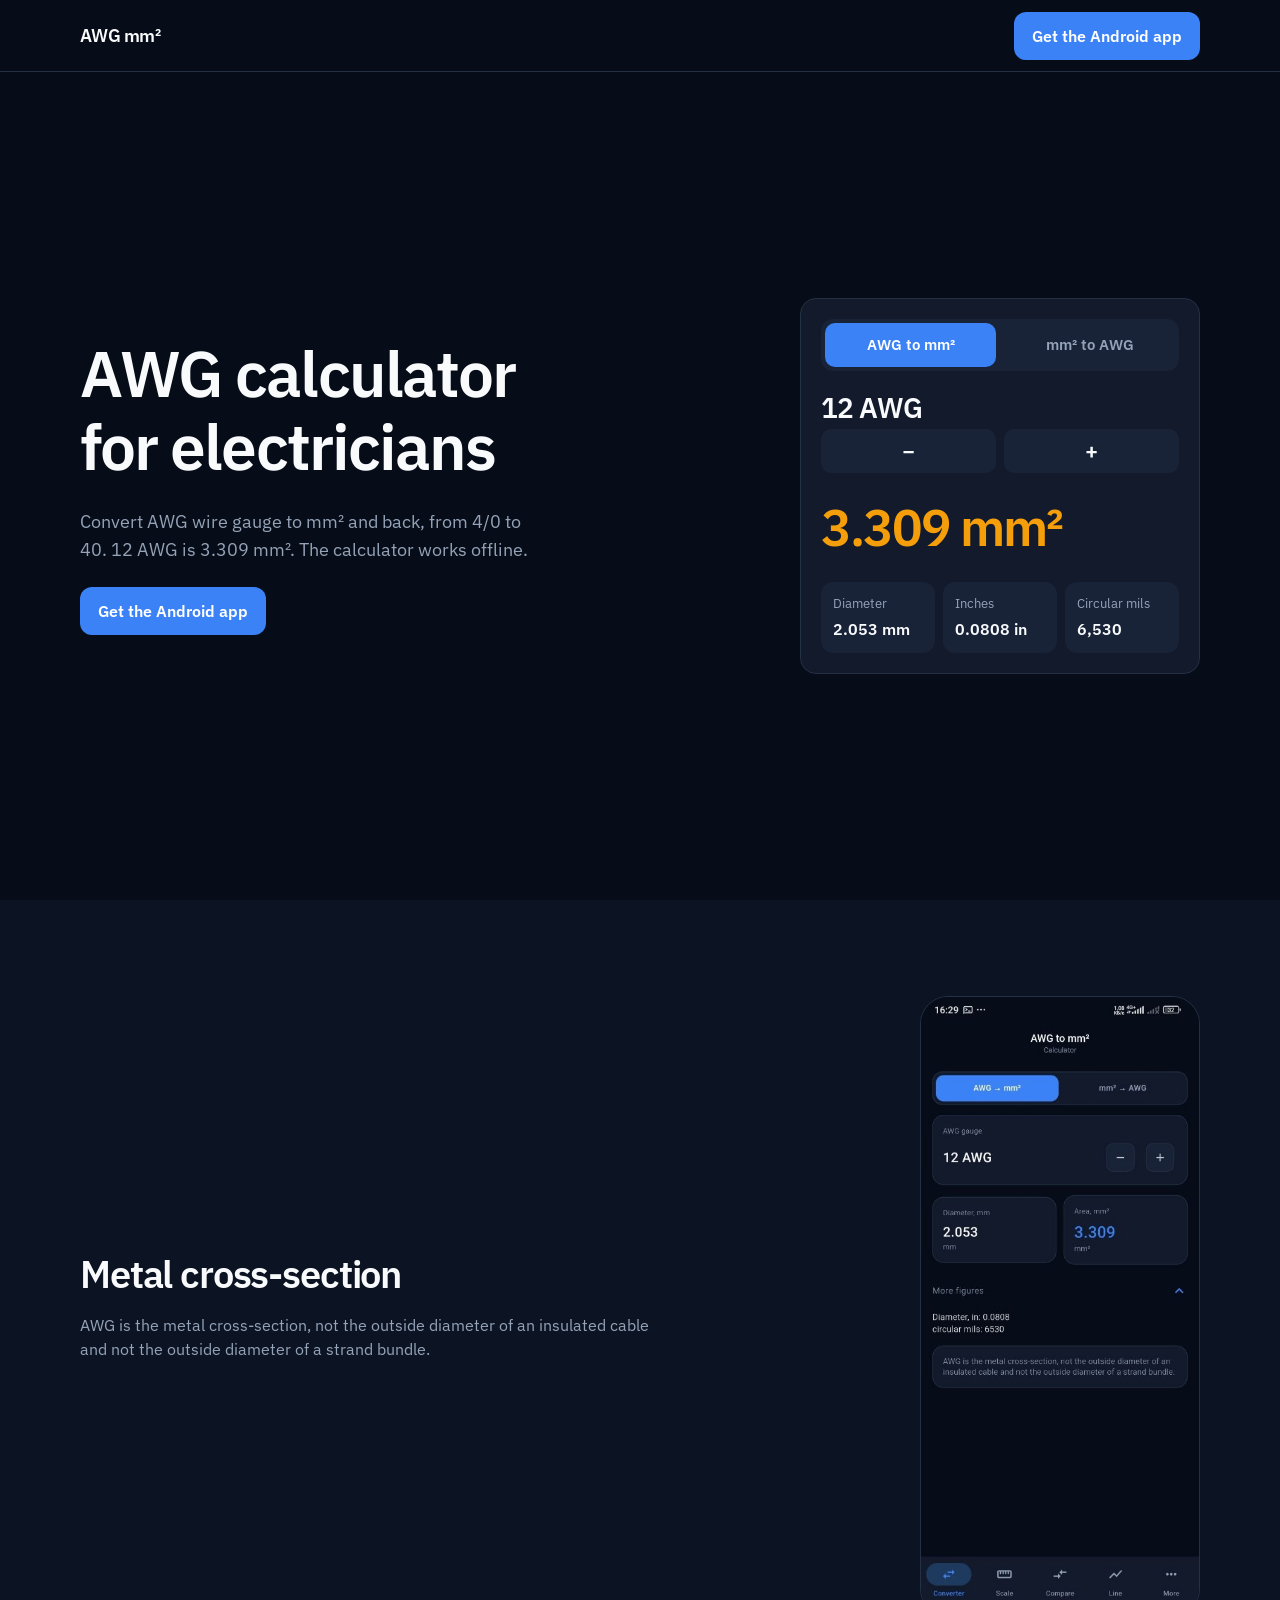
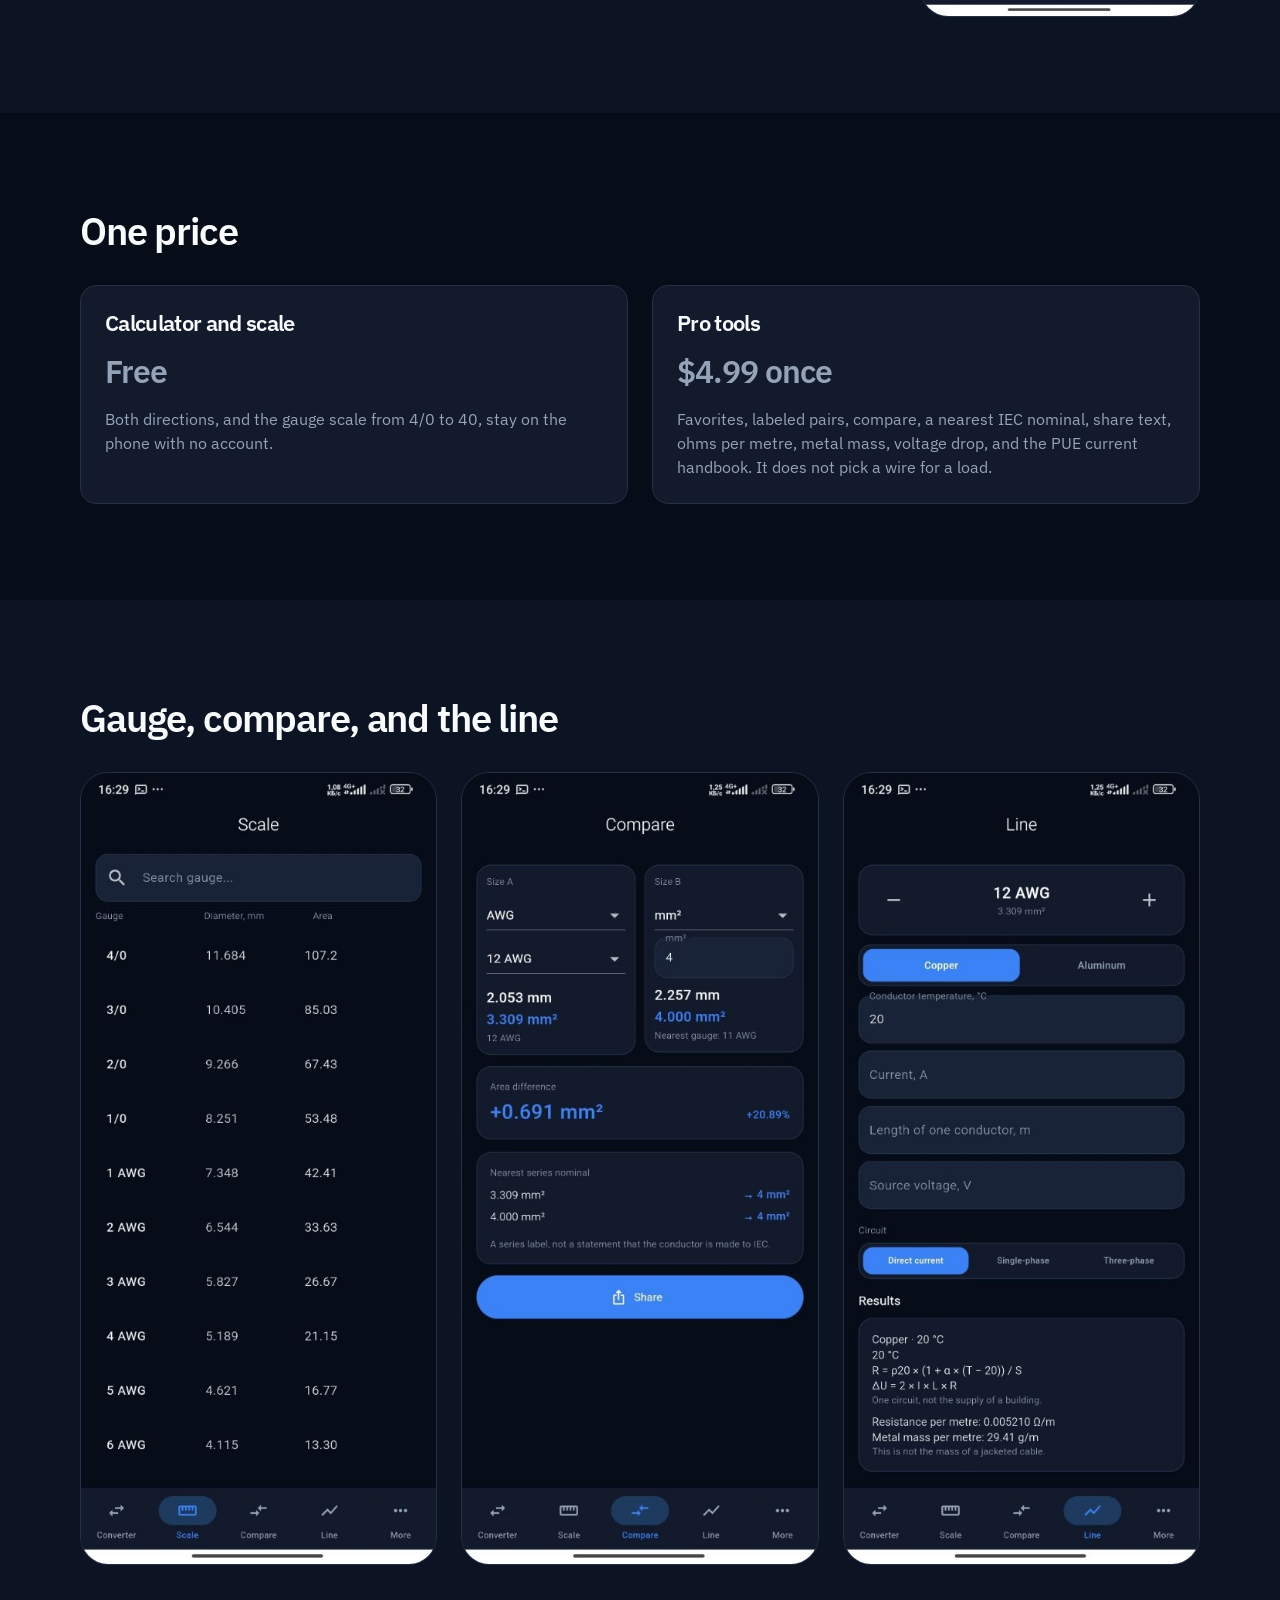
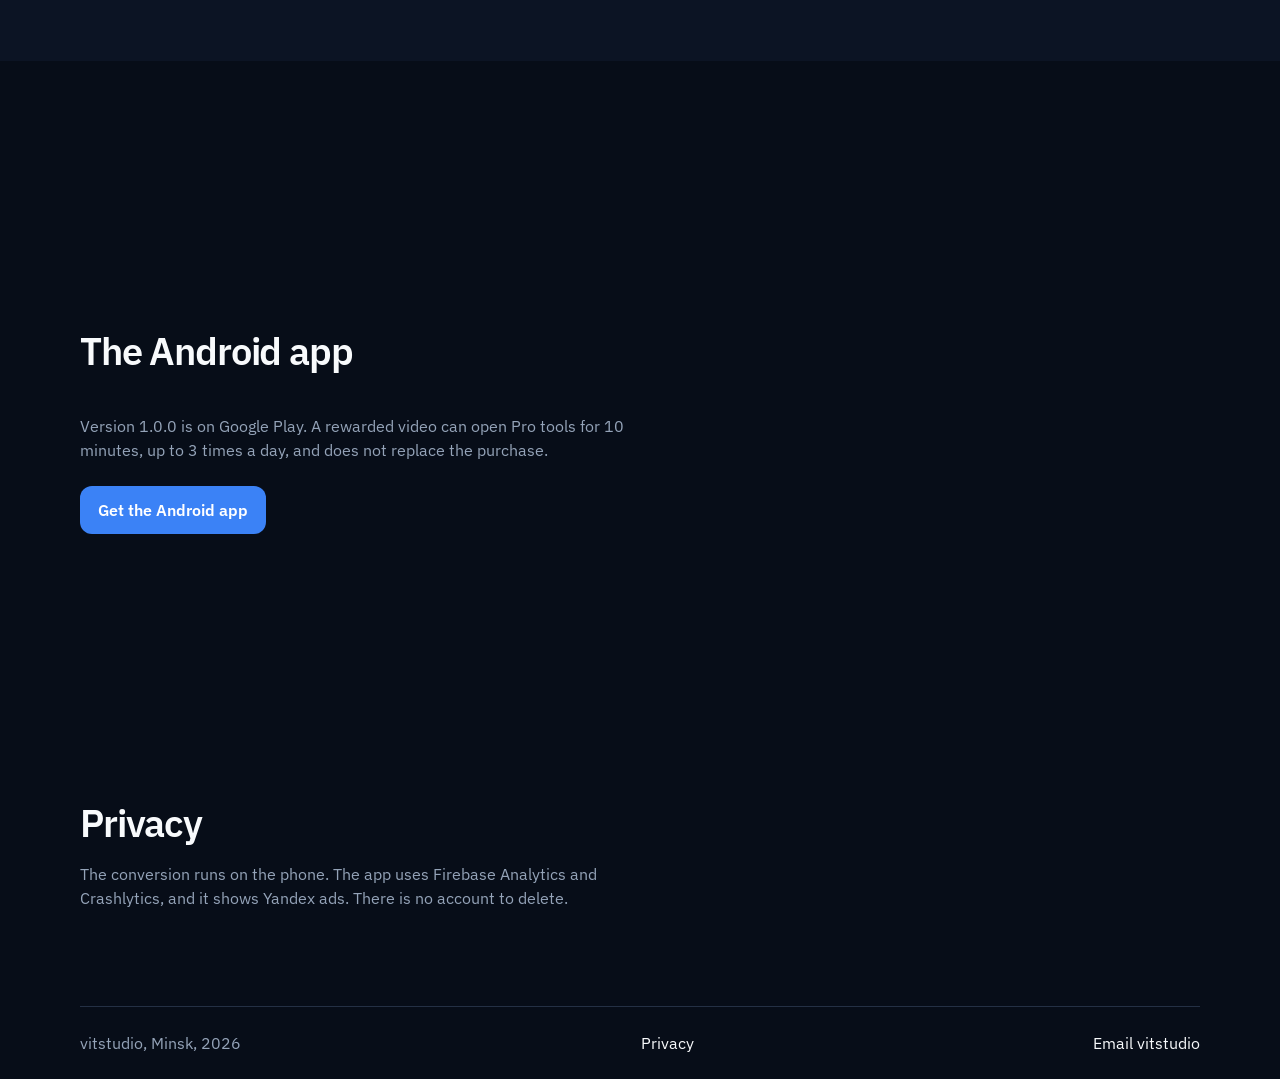
==== index.html @ bbda8dd9 "Publish the English landing page for the AWG calculator. Co-authored-by: Cursor <cursoragent@cursor." ====
<!doctype html>
<html lang="en" data-type="software">
<head>
<meta charset="utf-8">
<meta name="viewport" content="width=device-width, initial-scale=1, viewport-fit=cover">
<title>AWG calculator for electricians</title>
<meta name="description" content="Convert AWG wire gauge to mm2 and back, from 4/0 to 40. 12 AWG is 3.309 mm2. The Android app works offline.">
<meta name="page-type" content="software">
<meta name="site-kind" content="software">
<meta property="og:type" content="website">
<meta property="og:title" content="AWG calculator for electricians">
<meta property="og:description" content="12 AWG is 3.309 mm2. Convert AWG to mm2 and back from 4/0 to 40. Works offline on Android.">
<meta property="og:image" content="https://yaroshvital.github.io/img/converter.jpg">
<meta property="og:url" content="https://yaroshvital.github.io/">
<meta name="twitter:card" content="summary_large_image">
<meta name="theme-color" content="#070D18">
<link rel="canonical" href="https://yaroshvital.github.io/">
<link rel="icon" href="favicon.svg" type="image/svg+xml">
<link rel="preconnect" href="https://fonts.googleapis.com">
<link rel="preconnect" href="https://fonts.gstatic.com" crossorigin>
<link href="https://fonts.googleapis.com/css2?family=IBM+Plex+Sans:wght@400;500;600&display=swap" rel="stylesheet">
<link rel="stylesheet" href="styles.css">
</head>
<body>
<a class="skip" href="#top">Skip to content</a>
<header class="nav">
  <div class="wrap nav__row">
    <a class="wordmark" href="#top">AWG mm²</a>
    <a class="btn" href="https://play.google.com/store/apps/details?id=com.vitstudio.awg_calculator">Get the Android app</a>
  </div>
</header>
<main id="top">
  <section class="hero wrap" aria-labelledby="hero-title">
    <div class="hero__copy">
      <h1 id="hero-title">AWG calculator for electricians</h1>
      <p>Convert AWG wire gauge to mm² and back, from 4/0 to 40. 12 AWG is 3.309 mm². The calculator works offline.</p>
      <a class="btn" href="https://play.google.com/store/apps/details?id=com.vitstudio.awg_calculator">Get the Android app</a>
    </div>
    <form class="panel" id="calc" action="#calc">
      <div class="switch" role="group" aria-label="Conversion direction">
        <button type="button" id="mode-awg" aria-pressed="true">AWG to mm²</button>
        <button type="button" id="mode-metric" aria-pressed="false">mm² to AWG</button>
      </div>
      <div id="awg-controls">
        <p class="gauge" id="gauge-name">12 AWG</p>
        <div class="stepper">
          <button type="button" id="thinner" aria-label="Thinner gauge">−</button>
          <button type="button" id="thicker" aria-label="Thicker gauge">+</button>
        </div>
      </div>
      <div id="metric-controls" hidden>
        <label for="metric">Square millimetres</label>
        <input id="metric" name="metric" inputmode="decimal" autocomplete="off" value="3.309">
      </div>
      <p class="result" id="area">3.309 mm²</p>
      <dl class="facts">
        <div><dt>Diameter</dt><dd id="diameter">2.053 mm</dd></div>
        <div><dt>Inches</dt><dd id="inches">0.0808 in</dd></div>
        <div><dt>Circular mils</dt><dd id="mils">6,530</dd></div>
      </dl>
      <p class="note" id="match" hidden></p>
    </form>
  </section>

  <section class="band" aria-labelledby="metal-title">
    <div class="wrap split">
      <div>
        <h2 id="metal-title">Metal cross-section</h2>
        <p>AWG is the metal cross-section, not the outside diameter of an insulated cable and not the outside diameter of a strand bundle.</p>
      </div>
      <img src="img/converter.jpg" width="390" height="844" alt="The Android converter showing 12 AWG as 3.309 mm²">
    </div>
  </section>

  <section class="wrap price" aria-labelledby="price-title">
    <h2 id="price-title">One price</h2>
    <div class="price__grid">
      <article>
        <h3>Calculator and scale</h3>
        <p class="sum">Free</p>
        <p>Both directions, and the gauge scale from 4/0 to 40, stay on the phone with no account.</p>
      </article>
      <article>
        <h3>Pro tools</h3>
        <p class="sum">$4.99 once</p>
        <p>Favorites, labeled pairs, compare, a nearest IEC nominal, share text, ohms per metre, metal mass, voltage drop, and the PUE current handbook. It does not pick a wire for a load.</p>
      </article>
    </div>
  </section>

  <section class="band" aria-labelledby="screens-title">
    <div class="wrap">
      <h2 id="screens-title">Gauge, compare, and the line</h2>
      <div class="shots">
        <img src="img/scale.jpg" width="390" height="844" alt="The gauge scale from 4/0 to 40">
        <img src="img/compare.jpg" width="390" height="844" alt="Two gauges compared on one screen">
        <img src="img/line.jpg" width="390" height="844" alt="Resistance, mass, and voltage drop for one gauge">
      </div>
    </div>
  </section>

  <section class="wrap close" aria-labelledby="close-title">
    <h2 id="close-title">The Android app</h2>
    <p>Version 1.0.0 is on Google Play. A rewarded video can open Pro tools for 10 minutes, up to 3 times a day, and does not replace the purchase.</p>
    <a class="btn" href="https://play.google.com/store/apps/details?id=com.vitstudio.awg_calculator">Get the Android app</a>
  </section>

  <section class="wrap legal" id="privacy" aria-labelledby="privacy-title">
    <h2 id="privacy-title">Privacy</h2>
    <p>The conversion runs on the phone. The app uses Firebase Analytics and Crashlytics, and it shows Yandex ads. There is no account to delete.</p>
  </section>
</main>
<footer class="wrap foot">
  <p>vitstudio, Minsk, 2026</p>
  <a href="#privacy">Privacy</a>
  <a href="mailto:yarash.vital@gmail.com">Email vitstudio</a>
</footer>
<script src="calc.js"></script>
</body>
</html>
---- styles.css ----
:root {
  --bg: #070d18;
  --card: #121a2b;
  --raised: #182338;
  --line: #243044;
  --accent: #3b82f6;
  --text: #f8fafc;
  --muted: #94a3b8;
  --amber: #f59e0b;
  --nav: 72px;
  --wrap: 1120px;
  color-scheme: dark;
}

* { box-sizing: border-box; }
html, body { margin: 0; }
html { scroll-behavior: smooth; }
body {
  background: var(--bg);
  color: var(--text);
  font: 400 16px/1.5 "IBM Plex Sans", "Segoe UI", sans-serif;
}
img { display: block; max-width: 100%; height: auto; }
h1, h2, h3, p { margin: 0; }
h1, h2, h3 { font-weight: 600; letter-spacing: -0.03em; line-height: 1.15; }
h1 { font-size: clamp(40px, 5vw, 64px); max-width: 12ch; }
h2 { font-size: clamp(32px, 3vw, 44px); }
h3 { font-size: 22px; }
a { color: var(--accent); }
.wrap { width: min(var(--wrap), calc(100% - 48px)); margin-inline: auto; }
.skip {
  position: absolute;
  left: 16px;
  top: 12px;
  transform: translateY(-140%);
  background: var(--text);
  color: var(--bg);
  padding: 8px 12px;
  border-radius: 8px;
  z-index: 5;
}
.skip:focus { transform: none; }

.nav {
  position: sticky;
  top: 0;
  z-index: 2;
  height: var(--nav);
  background: color-mix(in srgb, var(--bg) 88%, transparent);
  border-bottom: 1px solid var(--line);
}
.nav__row, .foot {
  height: 100%;
  display: flex;
  align-items: center;
  justify-content: space-between;
  gap: 16px;
}
.wordmark {
  color: var(--text);
  text-decoration: none;
  font-weight: 600;
  font-size: 18px;
  letter-spacing: -0.03em;
}
.btn {
  display: inline-flex;
  align-items: center;
  justify-content: center;
  min-height: 48px;
  padding: 0 18px;
  border-radius: 12px;
  background: var(--accent);
  color: #fff;
  text-decoration: none;
  font-weight: 600;
  font-size: 16px;
}
.btn:hover { background: #2563eb; }
.btn:active { transform: translateY(1px); }
.btn:focus-visible, button:focus-visible, a:focus-visible, input:focus-visible {
  outline: 2px solid var(--amber);
  outline-offset: 3px;
}

.hero {
  min-height: calc(100svh - var(--nav));
  display: grid;
  grid-template-columns: minmax(0, 1fr) 400px;
  gap: 64px;
  align-items: center;
  padding-block: 48px;
}
.hero__copy { display: grid; gap: 24px; justify-items: start; }
.hero__copy p { max-width: 42ch; color: var(--muted); font-size: 18px; line-height: 1.55; }

.panel {
  background: var(--card);
  border: 1px solid var(--line);
  border-radius: 16px;
  padding: 20px;
  display: grid;
  gap: 16px;
}
.switch { display: grid; grid-template-columns: 1fr 1fr; gap: 8px; background: var(--raised); border-radius: 12px; padding: 4px; }
.switch button, .stepper button {
  min-height: 44px;
  border: 0;
  border-radius: 10px;
  background: transparent;
  color: var(--muted);
  font: 600 15px/1 "IBM Plex Sans", sans-serif;
  cursor: pointer;
}
.switch button[aria-pressed="true"] { background: var(--accent); color: #fff; }
.gauge { font-size: 28px; font-weight: 600; letter-spacing: -0.03em; }
.stepper { display: grid; grid-template-columns: 1fr 1fr; gap: 8px; }
.stepper button { background: var(--raised); color: var(--text); font-size: 22px; }
.stepper button:hover, .switch button:hover { background: #243044; }
.switch button[aria-pressed="true"]:hover { background: #2563eb; }
label { display: block; margin-bottom: 8px; color: var(--muted); font-size: 14px; }
input {
  width: 100%;
  min-height: 48px;
  border-radius: 12px;
  border: 1px solid var(--line);
  background: var(--bg);
  color: var(--text);
  font: 500 20px/1 "IBM Plex Sans", sans-serif;
  padding: 0 14px;
}
.result {
  font-size: clamp(40px, 4vw, 56px);
  font-weight: 600;
  letter-spacing: -0.04em;
  color: var(--amber);
  font-variant-numeric: tabular-nums;
}
.facts { display: grid; grid-template-columns: repeat(3, 1fr); gap: 8px; margin: 0; }
.facts div { background: var(--raised); border-radius: 12px; padding: 12px; }
.facts dt { color: var(--muted); font-size: 13px; }
.facts dd { margin: 4px 0 0; font-weight: 600; font-variant-numeric: tabular-nums; }
.note { color: var(--muted); font-size: 14px; }

.band { background: #0c1424; }
.split, .price, .band .wrap, .close, .legal { padding-block: 96px; }
.split { display: grid; grid-template-columns: minmax(0, 1fr) 280px; gap: 48px; align-items: center; }
.split p, .price p, .close p, .legal p { color: var(--muted); max-width: 58ch; }
.split h2, .price h2, .close h2, .legal h2 { margin-bottom: 16px; }
.split img, .shots img {
  border-radius: 28px;
  border: 1px solid var(--line);
}
.price__grid { display: grid; grid-template-columns: 1fr 1fr; gap: 24px; margin-top: 32px; }
.price article {
  background: var(--card);
  border: 1px solid var(--line);
  border-radius: 16px;
  padding: 24px;
  display: grid;
  gap: 12px;
  align-content: start;
}
.sum { color: var(--text); font-size: 32px; font-weight: 600; letter-spacing: -0.03em; }
.shots { display: grid; grid-template-columns: repeat(3, minmax(0, 1fr)); gap: 24px; margin-top: 32px; }
.close { display: grid; gap: 24px; justify-items: start; min-height: calc(100svh - 160px); align-content: center; }
.legal { padding-top: 0; }
.foot {
  height: auto;
  border-top: 1px solid var(--line);
  padding-block: 24px;
  color: var(--muted);
}
.foot a { color: var(--text); text-decoration: none; }
.foot a:hover { text-decoration: underline; }

@media (max-width: 860px) {
  .hero, .split, .price__grid, .shots { grid-template-columns: 1fr; }
  .hero { min-height: auto; padding-top: 32px; }
  .nav .btn { display: none; }
  .btn { width: 100%; }
  .close { min-height: auto; }
  h1 { max-width: none; }
}

@media (prefers-reduced-motion: reduce) {
  html { scroll-behavior: auto; }
  .btn:active { transform: none; }
}
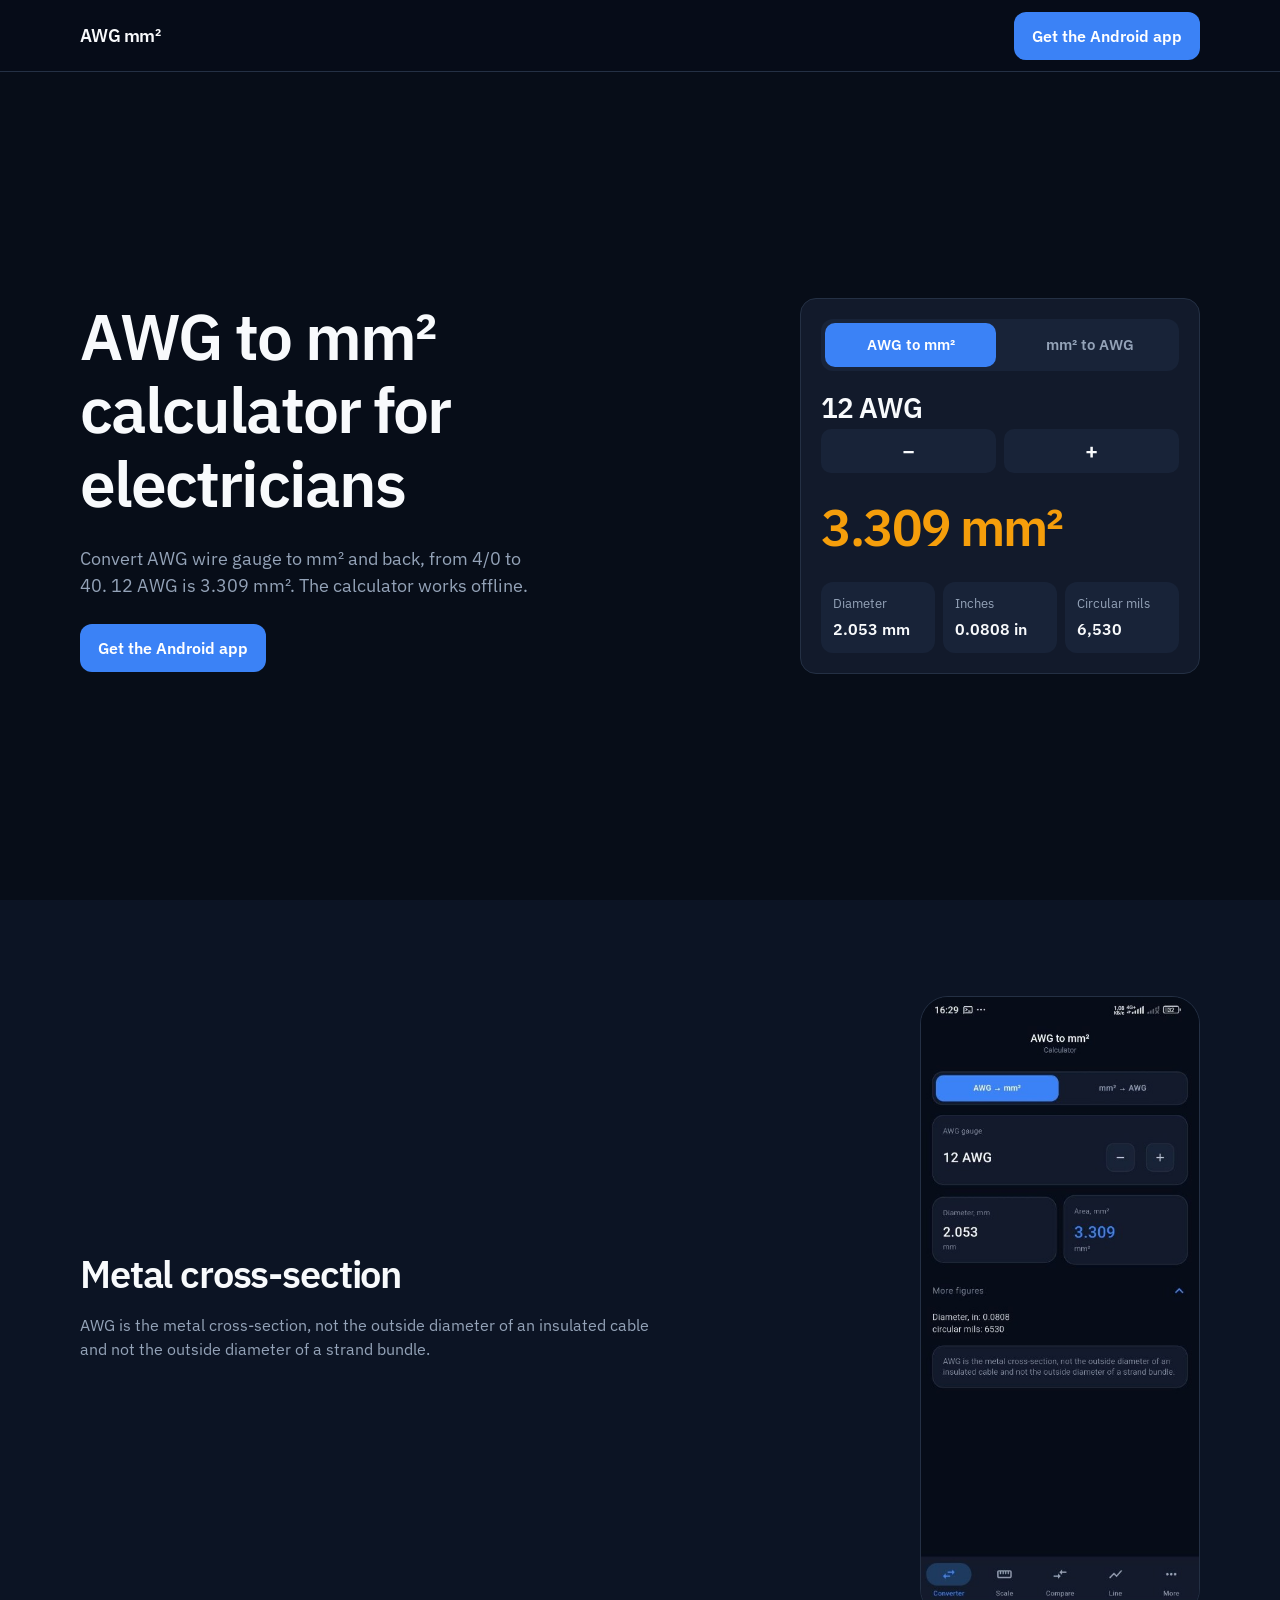
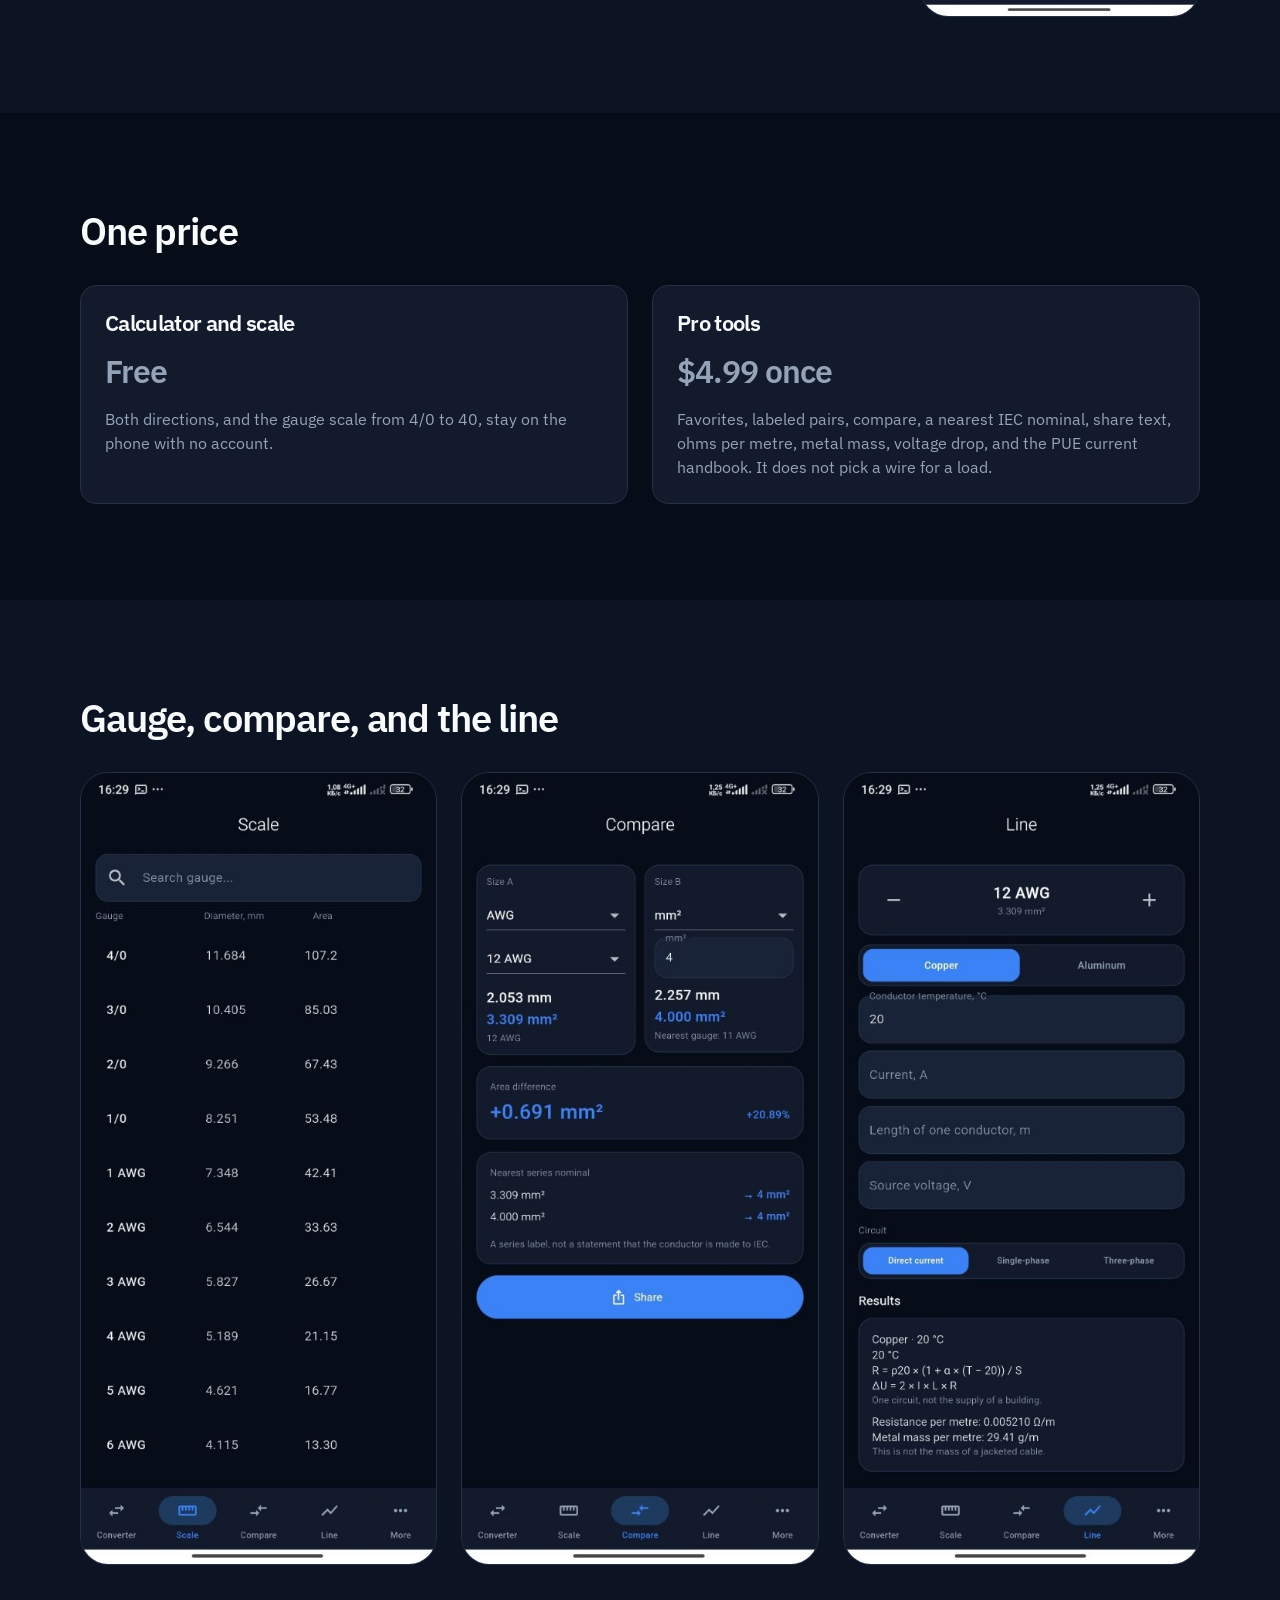
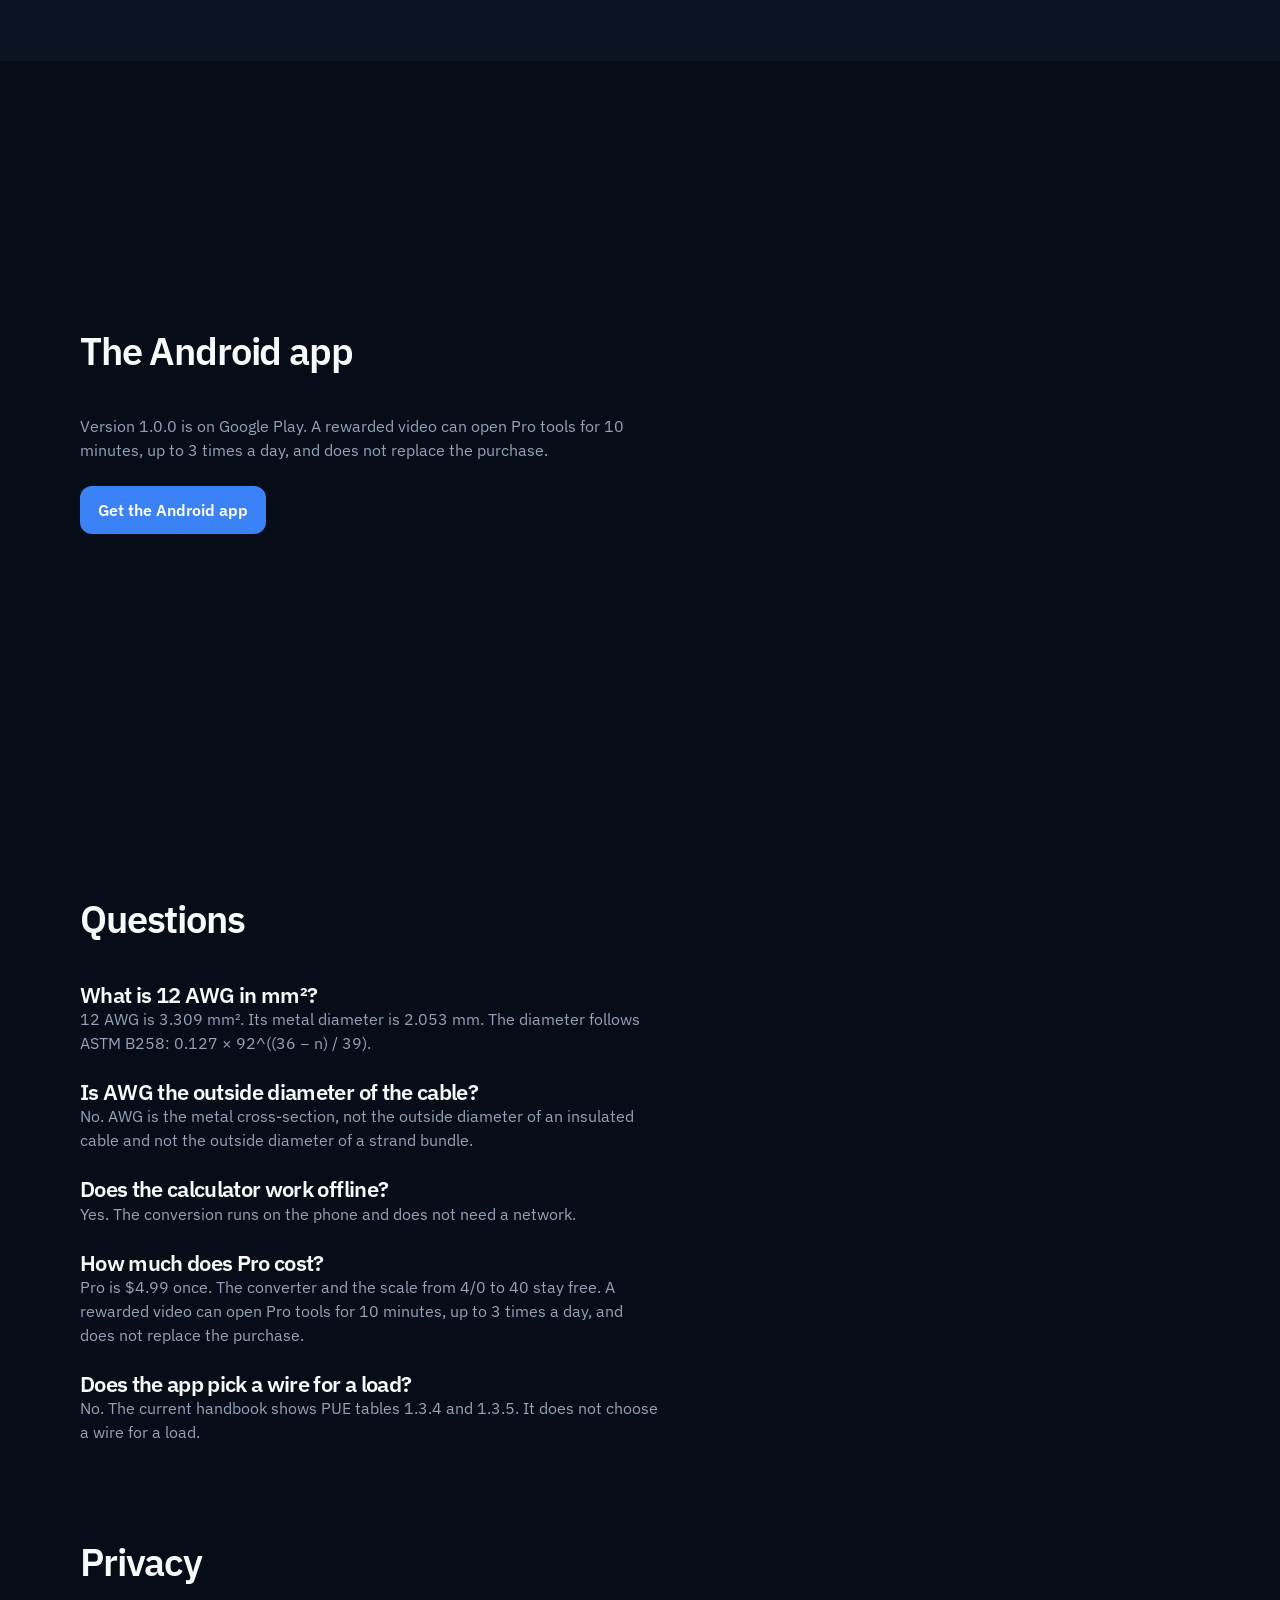
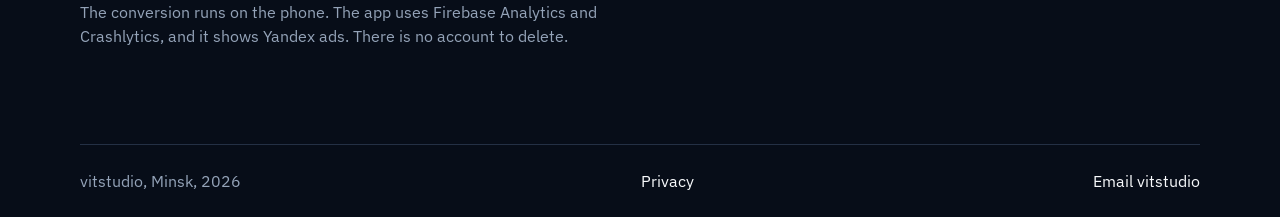
==== commit 4ec015da: "Serve the calculator at /awgtomm2 and add search metadata. Co-authored-by: Cursor <cursoragent@curso" ====
--- a/index.html
+++ b/index.html
@@ -1,120 +1,15 @@
 <!doctype html>
-<html lang="en" data-type="software">
+<html lang="en">
 <head>
 <meta charset="utf-8">
-<meta name="viewport" content="width=device-width, initial-scale=1, viewport-fit=cover">
-<title>AWG calculator for electricians</title>
-<meta name="description" content="Convert AWG wire gauge to mm2 and back, from 4/0 to 40. 12 AWG is 3.309 mm2. The Android app works offline.">
-<meta name="page-type" content="software">
-<meta name="site-kind" content="software">
-<meta property="og:type" content="website">
-<meta property="og:title" content="AWG calculator for electricians">
-<meta property="og:description" content="12 AWG is 3.309 mm2. Convert AWG to mm2 and back from 4/0 to 40. Works offline on Android.">
-<meta property="og:image" content="https://yaroshvital.github.io/img/converter.jpg">
-<meta property="og:url" content="https://yaroshvital.github.io/">
-<meta name="twitter:card" content="summary_large_image">
-<meta name="theme-color" content="#070D18">
-<link rel="canonical" href="https://yaroshvital.github.io/">
-<link rel="icon" href="favicon.svg" type="image/svg+xml">
-<link rel="preconnect" href="https://fonts.googleapis.com">
-<link rel="preconnect" href="https://fonts.gstatic.com" crossorigin>
-<link href="https://fonts.googleapis.com/css2?family=IBM+Plex+Sans:wght@400;500;600&display=swap" rel="stylesheet">
-<link rel="stylesheet" href="styles.css">
+<meta name="viewport" content="width=device-width, initial-scale=1">
+<title>AWG to mm2 calculator</title>
+<meta name="robots" content="noindex">
+<link rel="canonical" href="https://yaroshvital.github.io/awgtomm2/">
+<meta http-equiv="refresh" content="0; url=/awgtomm2/">
+<script>location.replace("/awgtomm2/");</script>
 </head>
 <body>
-<a class="skip" href="#top">Skip to content</a>
-<header class="nav">
-  <div class="wrap nav__row">
-    <a class="wordmark" href="#top">AWG mm²</a>
-    <a class="btn" href="https://play.google.com/store/apps/details?id=com.vitstudio.awg_calculator">Get the Android app</a>
-  </div>
-</header>
-<main id="top">
-  <section class="hero wrap" aria-labelledby="hero-title">
-    <div class="hero__copy">
-      <h1 id="hero-title">AWG calculator for electricians</h1>
-      <p>Convert AWG wire gauge to mm² and back, from 4/0 to 40. 12 AWG is 3.309 mm². The calculator works offline.</p>
-      <a class="btn" href="https://play.google.com/store/apps/details?id=com.vitstudio.awg_calculator">Get the Android app</a>
-    </div>
-    <form class="panel" id="calc" action="#calc">
-      <div class="switch" role="group" aria-label="Conversion direction">
-        <button type="button" id="mode-awg" aria-pressed="true">AWG to mm²</button>
-        <button type="button" id="mode-metric" aria-pressed="false">mm² to AWG</button>
-      </div>
-      <div id="awg-controls">
-        <p class="gauge" id="gauge-name">12 AWG</p>
-        <div class="stepper">
-          <button type="button" id="thinner" aria-label="Thinner gauge">−</button>
-          <button type="button" id="thicker" aria-label="Thicker gauge">+</button>
-        </div>
-      </div>
-      <div id="metric-controls" hidden>
-        <label for="metric">Square millimetres</label>
-        <input id="metric" name="metric" inputmode="decimal" autocomplete="off" value="3.309">
-      </div>
-      <p class="result" id="area">3.309 mm²</p>
-      <dl class="facts">
-        <div><dt>Diameter</dt><dd id="diameter">2.053 mm</dd></div>
-        <div><dt>Inches</dt><dd id="inches">0.0808 in</dd></div>
-        <div><dt>Circular mils</dt><dd id="mils">6,530</dd></div>
-      </dl>
-      <p class="note" id="match" hidden></p>
-    </form>
-  </section>
-
-  <section class="band" aria-labelledby="metal-title">
-    <div class="wrap split">
-      <div>
-        <h2 id="metal-title">Metal cross-section</h2>
-        <p>AWG is the metal cross-section, not the outside diameter of an insulated cable and not the outside diameter of a strand bundle.</p>
-      </div>
-      <img src="img/converter.jpg" width="390" height="844" alt="The Android converter showing 12 AWG as 3.309 mm²">
-    </div>
-  </section>
-
-  <section class="wrap price" aria-labelledby="price-title">
-    <h2 id="price-title">One price</h2>
-    <div class="price__grid">
-      <article>
-        <h3>Calculator and scale</h3>
-        <p class="sum">Free</p>
-        <p>Both directions, and the gauge scale from 4/0 to 40, stay on the phone with no account.</p>
-      </article>
-      <article>
-        <h3>Pro tools</h3>
-        <p class="sum">$4.99 once</p>
-        <p>Favorites, labeled pairs, compare, a nearest IEC nominal, share text, ohms per metre, metal mass, voltage drop, and the PUE current handbook. It does not pick a wire for a load.</p>
-      </article>
-    </div>
-  </section>
-
-  <section class="band" aria-labelledby="screens-title">
-    <div class="wrap">
-      <h2 id="screens-title">Gauge, compare, and the line</h2>
-      <div class="shots">
-        <img src="img/scale.jpg" width="390" height="844" alt="The gauge scale from 4/0 to 40">
-        <img src="img/compare.jpg" width="390" height="844" alt="Two gauges compared on one screen">
-        <img src="img/line.jpg" width="390" height="844" alt="Resistance, mass, and voltage drop for one gauge">
-      </div>
-    </div>
-  </section>
-
-  <section class="wrap close" aria-labelledby="close-title">
-    <h2 id="close-title">The Android app</h2>
-    <p>Version 1.0.0 is on Google Play. A rewarded video can open Pro tools for 10 minutes, up to 3 times a day, and does not replace the purchase.</p>
-    <a class="btn" href="https://play.google.com/store/apps/details?id=com.vitstudio.awg_calculator">Get the Android app</a>
-  </section>
-
-  <section class="wrap legal" id="privacy" aria-labelledby="privacy-title">
-    <h2 id="privacy-title">Privacy</h2>
-    <p>The conversion runs on the phone. The app uses Firebase Analytics and Crashlytics, and it shows Yandex ads. There is no account to delete.</p>
-  </section>
-</main>
-<footer class="wrap foot">
-  <p>vitstudio, Minsk, 2026</p>
-  <a href="#privacy">Privacy</a>
-  <a href="mailto:yarash.vital@gmail.com">Email vitstudio</a>
-</footer>
-<script src="calc.js"></script>
+<p><a href="/awgtomm2/">AWG to mm2 calculator for electricians</a></p>
 </body>
 </html>
